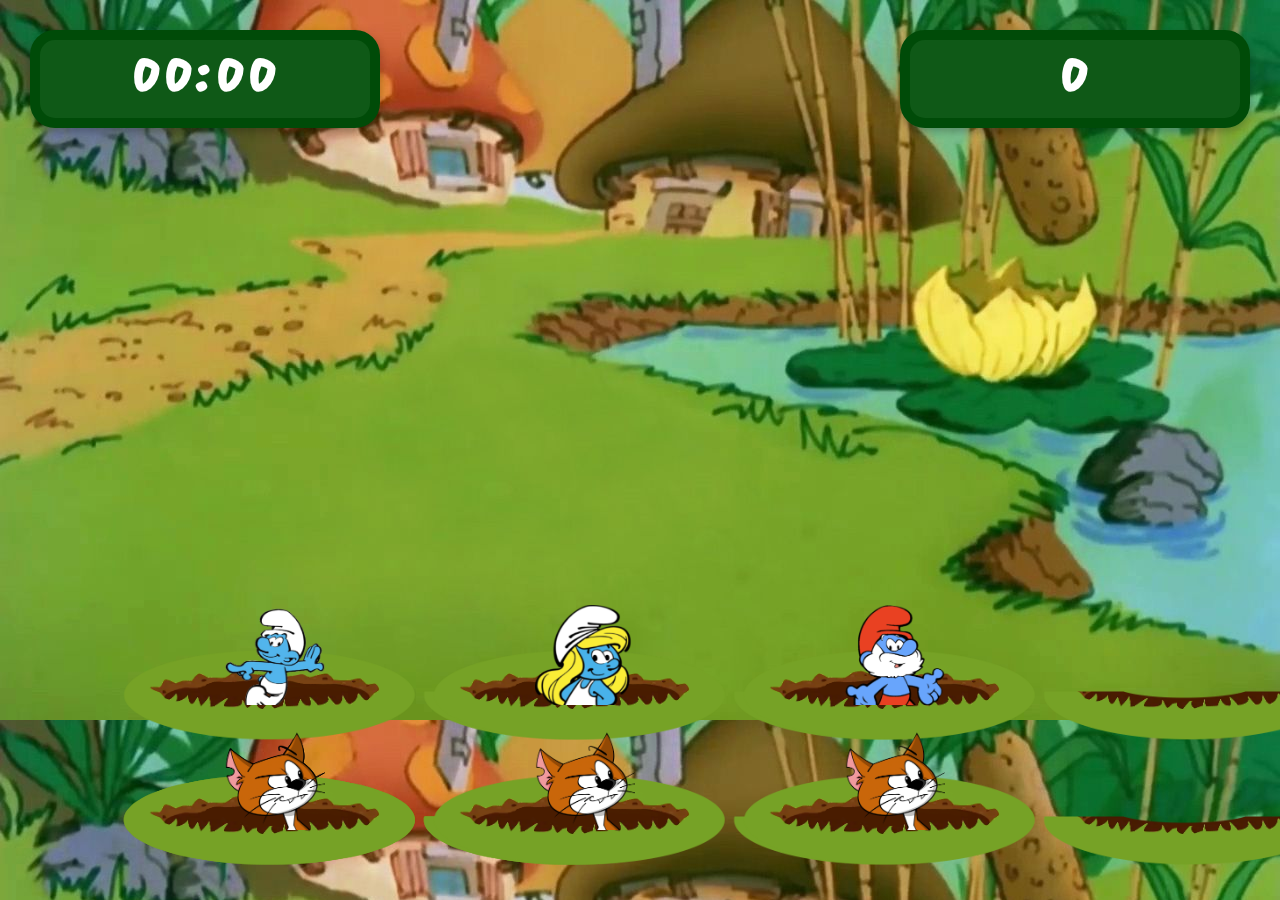
==== pages/game.html @ c69dc6d3 "position chracters in game" ====
<!DOCTYPE html>
<html lang="en">
    <head>
        <meta charset="UTF-8" />
        <meta http-equiv="X-UA-Compatible" content="IE=edge" />
        <meta name="viewport" content="width=device-width, initial-scale=1.0" />

        <link rel="stylesheet" href="../resources/css/style.css" />
        <link rel="stylesheet" href="../resources/css/grid.css" />
        <link
            rel="stylesheet"
            href="../resources/css/css-images/smurf-village-wallpaper.css" />
        <!-- Import Google Fonts -->
        <link
            rel="stylesheet"
            href="https://fonts.googleapis.com/css?family=Mogra" />

        <title>Whack-A-Smurf</title>
    </head>
    <body class="smurf-village-wallpaper">
        <header></header>
        <main>
            <div>
                <p id="time" class="btn green-btn top-left">00:00</p>
                <p id="score" class="btn green-btn top-right">0</p>
            </div>
            <div id="holes" class="grid-container bottom-left">
                <div class="grid-item">
                    <img
                        src="../resources/images/mole-hole.png"
                        alt="mole hole"
                        class="mole-hole" />
                    <img
                        id="hole1"
                        src="../resources/images/azrael.png"
                        alt="mole hole character"
                        class="mole-hole-middle" />
                    <img
                        src="../resources/images/mole-hole-top.png"
                        alt="mole hole top"
                        class="mole-hole-top" />
                </div>
            </div>
            <div id="holes" class="grid-container bottom-left">
                <div class="grid-item">
                    <img
                        src="../resources/images/mole-hole.png"
                        alt="mole hole"
                        class="mole-hole" />
                    <img
                        id="hole1"
                        src="../resources/images/azrael.png"
                        alt="mole hole character"
                        class="mole-hole-middle" />
                    <img
                        src="../resources/images/mole-hole-top.png"
                        alt="mole hole top"
                        class="mole-hole-top" />
                </div>
            </div>
            <div id="holes" class="grid-container bottom-left">
                <div class="grid-item">
                    <img
                        src="../resources/images/mole-hole.png"
                        alt="mole hole"
                        class="mole-hole" />
                    <img
                        id="hole1"
                        src="../resources/images/smurf.png"
                        alt="mole hole character"
                        class="mole-hole-middle" />
                    <img
                        src="../resources/images/mole-hole-top.png"
                        alt="mole hole top"
                        class="mole-hole-top" />
                </div>
                <div class="grid-item">
                    <img
                        src="../resources/images/mole-hole.png"
                        alt="mole hole"
                        class="mole-hole" />
                    <img
                        id="hole1"
                        src="../resources/images/smurfette.png"
                        alt="mole hole character"
                        class="mole-hole-middle" />
                    <img
                        src="../resources/images/mole-hole-top.png"
                        alt="mole hole top"
                        class="mole-hole-top" />
                </div>
                <div class="grid-item">
                    <img
                        src="../resources/images/mole-hole.png"
                        alt="mole hole"
                        class="mole-hole" />
                    <img
                        id="hole1"
                        src="../resources/images/papa-smurf.png"
                        alt="mole hole character"
                        class="mole-hole-middle" />
                    <img
                        src="../resources/images/mole-hole-top.png"
                        alt="mole hole top"
                        class="mole-hole-top" />
                </div>
                <div class="grid-item">
                    <img
                        src="../resources/images/mole-hole.png"
                        alt="mole hole"
                        class="mole-hole" />
                    <img
                        id="hole1"
                        src="../resources/images/azrael.png"
                        alt="mole hole character"
                        class="mole-hole-middle" />
                    <img
                        src="../resources/images/mole-hole-top.png"
                        alt="mole hole top"
                        class="mole-hole-top" />
                </div>
                <div class="grid-item">
                    <img
                        src="../resources/images/mole-hole.png"
                        alt="mole hole"
                        class="mole-hole" />
                    <img
                        id="hole1"
                        src="../resources/images/azrael.png"
                        alt="mole hole character"
                        class="mole-hole-middle" />
                    <img
                        src="../resources/images/mole-hole-top.png"
                        alt="mole hole top"
                        class="mole-hole-top" />
                </div>
                <div class="grid-item">
                    <img
                        src="../resources/images/mole-hole.png"
                        alt="mole hole"
                        class="mole-hole" />
                    <img
                        id="hole1"
                        src="../resources/images/azrael.png"
                        alt="mole hole character"
                        class="mole-hole-middle" />
                    <img
                        src="../resources/images/mole-hole-top.png"
                        alt="mole hole top"
                        class="mole-hole-top" />
                </div>
            </div>
        </main>
        <footer></footer>

        <script src="../resources/js/script.js"></script>
    </body>
</html>
---- resources/css/style.css ----
* {
    box-sizing: border-box;
}

body {
    font-family: Arial, Helvetica, sans-serif;
    min-height: 100%;
}

main {
    padding: 25px;
}

.btn {
    display: block;
    width: 350px;
    padding: 10px;

    font-family: "Mogra", sans-serif;
    font-size: 3em;
    letter-spacing: 5px;
    text-align: center;
    text-decoration: none;

    margin: 0;
}

.green-btn {
    background: #0F5917;
    border: 10px solid #004B08;
    border-radius: 25px;
    filter: drop-shadow(0px 4px 4px rgba(0, 0, 0, 0.25));
    font-weight: bold;
    color: white;
}

/* Animate
 * Component grows in size on hover. */
.grow {
    transition: all .2s ease-in-out;
}

.grow:hover {
    transform: scale(1.1);
}

.center {
    position: absolute;
    top: 50%;
    left: 50%;
    transform: translate(-50%, -50%);
}

.btn-icon {
    margin: 0;
    margin-left: 10px;
}

.fit-content {
    width: fit-content;
}

.mole-hole {
    width: 300px;
}

.mole-hole-middle {
    width: 100px;
    position: absolute;
    top: -30%;
    left: 35%;
}

.mole-hole-top {
    width: 300px;
    position: absolute;
    top: 0;
}

.bottom-left {
    position: absolute;
    bottom: 0;
    left: 0;
}

.top-left {
    position: absolute;
    top: 30px;
    left: 30px;
}

.top-right {
    position: absolute;
    top: 30px;
    right: 30px;
}

.hidden {
    visibility: hidden;
}


#start {
    margin-top: 250px;
}

#replay-btn {
    margin-top: 25px;
}

#holes {
    margin-left: 100px;
    width: fit-content;
}
---- resources/css/grid.css ----
.grid-container {
    display: grid;
    grid-template-columns: repeat(3, 300px);
    /* 3 columns with equal width */
    gap: 10px;
    /* Gap between grid items */
    padding: 20px;
    /* width: fit-content; */
}

.grid-item {
    position: relative;
}
---- resources/css/css-images/smurf-village-wallpaper.css ----
.smurf-village-wallpaper {
    background-image: url("../../images/smurf-village-wallpaper.jpeg");
    background-color: #344b9b;

    -webkit-background-size: cover;
    -moz-background-size: cover;
    -o-background-size: cover;
    background-size: cover;
}
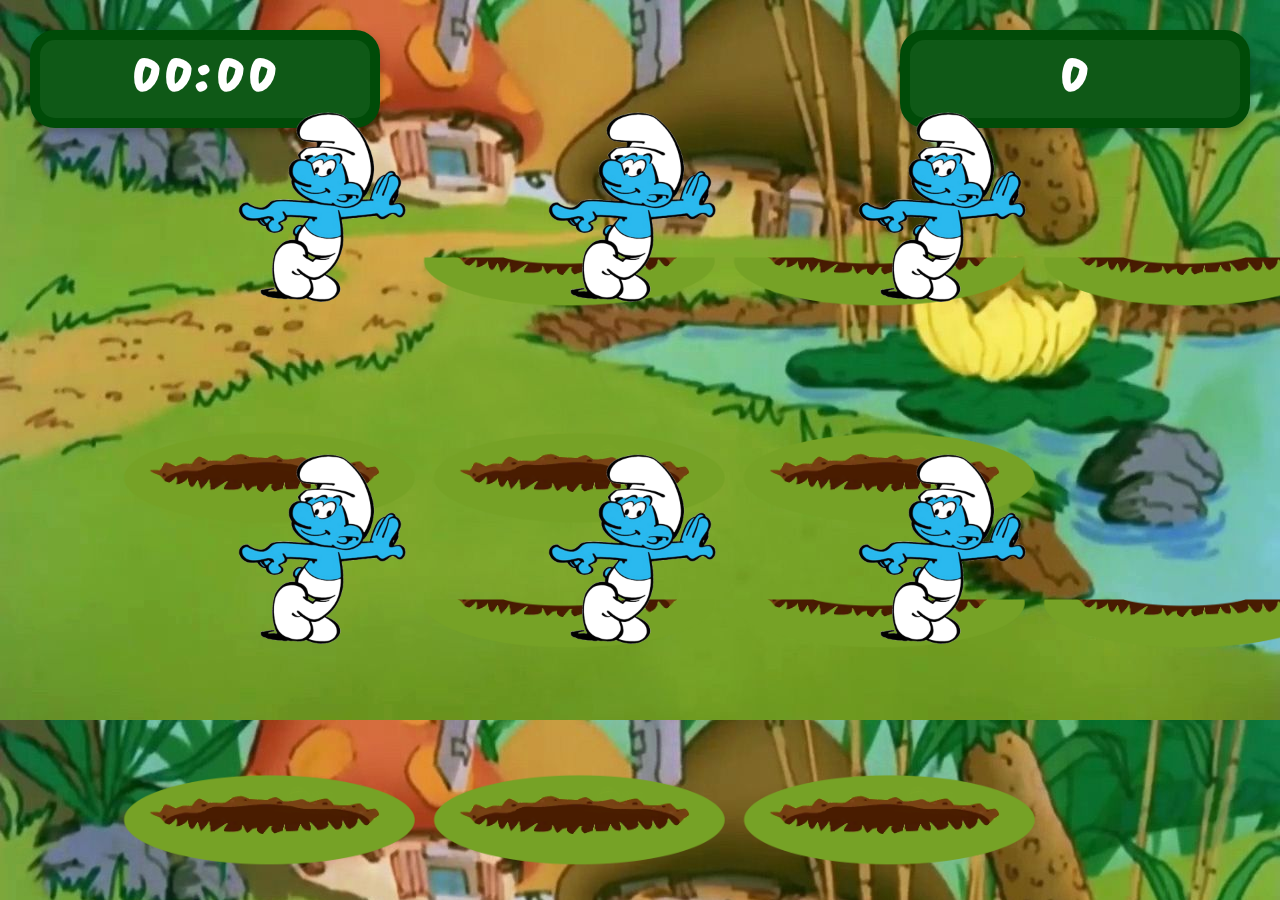
==== commit cc165b58: "Added Smurfs" ====
--- a/pages/game.html
+++ b/pages/game.html
@@ -16,6 +16,7 @@
             href="https://fonts.googleapis.com/css?family=Mogra" />
 
         <title>Whack-A-Smurf</title>
+
     </head>
     <body class="smurf-village-wallpaper">
         <header></header>
@@ -25,125 +26,81 @@
                 <p id="score" class="btn green-btn top-right">0</p>
             </div>
             <div id="holes" class="grid-container bottom-left">
-                <div class="grid-item">
+                <div class="grid-item fit-content">
+                    <div class="hole">
+                        <button id="smurf1" class="btn smurf">
+                            <img src="../resources/images/smurf.png" alt="Your Image" style="width: 200px; height: 200px;">
+                        </button>
+                        <img
+                            src="../resources/images/mole-hole.png"
+                            alt="mole hole"
+                            class="mole-hole" />
+                        <img
+                            src="../resources/images/mole-hole-top.png"
+                            alt="mole hole top"
+                            class="mole-hole-top" />
+                    </div>
+                </div>
+                <div class="grid-item fit-content hole">
+                    <button id="smurf2" class="btn smurf">
+                        <img src="../resources/images/smurf.png" alt="Your Image" style="width: 200px; height: 200px;">
+                    </button>
                     <img
                         src="../resources/images/mole-hole.png"
                         alt="mole hole"
                         class="mole-hole" />
                     <img
-                        id="hole1"
-                        src="../resources/images/azrael.png"
-                        alt="mole hole character"
-                        class="mole-hole-middle" />
+                        src="../resources/images/mole-hole-top.png"
+                        alt="mole hole top"
+                        class="mole-hole-top" />
+                </div>
+                <div class="grid-item fit-content hole">
+                    <button id="smurf3" class="btn smurf">
+                        <img src="../resources/images/smurf.png" alt="Your Image" style="width: 200px; height: 200px;">
+                    </button>
+                    <img
+                        src="../resources/images/mole-hole.png"
+                        alt="mole hole"
+                        class="mole-hole" />
                     <img
                         src="../resources/images/mole-hole-top.png"
                         alt="mole hole top"
                         class="mole-hole-top" />
                 </div>
-            </div>
-            <div id="holes" class="grid-container bottom-left">
-                <div class="grid-item">
+                <div class="grid-item fit-content hole">
+                    <button id="smurf4" class="btn smurf">
+                        <img src="../resources/images/smurf.png" alt="Your Image" style="width: 200px; height: 200px;">
+                    </button>
                     <img
                         src="../resources/images/mole-hole.png"
                         alt="mole hole"
                         class="mole-hole" />
                     <img
-                        id="hole1"
-                        src="../resources/images/azrael.png"
-                        alt="mole hole character"
-                        class="mole-hole-middle" />
+                        src="../resources/images/mole-hole-top.png"
+                        alt="mole hole top"
+                        class="mole-hole-top" />
+                </div>
+                <div class="grid-item fit-content hole">
+                    <button id="smurf5" class="btn smurf">
+                        <img src="../resources/images/smurf.png" alt="Your Image" style="width: 200px; height: 200px;">
+                    </button>
+                    <img
+                        src="../resources/images/mole-hole.png"
+                        alt="mole hole"
+                        class="mole-hole" />
                     <img
                         src="../resources/images/mole-hole-top.png"
                         alt="mole hole top"
                         class="mole-hole-top" />
                 </div>
-            </div>
-            <div id="holes" class="grid-container bottom-left">
-                <div class="grid-item">
+                <div class="grid-item fit-content hole">
+                    <button id="smurf6" class="btn smurf">
+                        <img src="../resources/images/smurf.png" alt="Your Image" style="width: 200px; height: 200px;">
+                    </button>
                     <img
                         src="../resources/images/mole-hole.png"
                         alt="mole hole"
                         class="mole-hole" />
-                    <img
-                        id="hole1"
-                        src="../resources/images/smurf.png"
-                        alt="mole hole character"
-                        class="mole-hole-middle" />
-                    <img
-                        src="../resources/images/mole-hole-top.png"
-                        alt="mole hole top"
-                        class="mole-hole-top" />
-                </div>
-                <div class="grid-item">
-                    <img
-                        src="../resources/images/mole-hole.png"
-                        alt="mole hole"
-                        class="mole-hole" />
-                    <img
-                        id="hole1"
-                        src="../resources/images/smurfette.png"
-                        alt="mole hole character"
-                        class="mole-hole-middle" />
-                    <img
-                        src="../resources/images/mole-hole-top.png"
-                        alt="mole hole top"
-                        class="mole-hole-top" />
-                </div>
-                <div class="grid-item">
-                    <img
-                        src="../resources/images/mole-hole.png"
-                        alt="mole hole"
-                        class="mole-hole" />
-                    <img
-                        id="hole1"
-                        src="../resources/images/papa-smurf.png"
-                        alt="mole hole character"
-                        class="mole-hole-middle" />
-                    <img
-                        src="../resources/images/mole-hole-top.png"
-                        alt="mole hole top"
-                        class="mole-hole-top" />
-                </div>
-                <div class="grid-item">
-                    <img
-                        src="../resources/images/mole-hole.png"
-                        alt="mole hole"
-                        class="mole-hole" />
-                    <img
-                        id="hole1"
-                        src="../resources/images/azrael.png"
-                        alt="mole hole character"
-                        class="mole-hole-middle" />
-                    <img
-                        src="../resources/images/mole-hole-top.png"
-                        alt="mole hole top"
-                        class="mole-hole-top" />
-                </div>
-                <div class="grid-item">
-                    <img
-                        src="../resources/images/mole-hole.png"
-                        alt="mole hole"
-                        class="mole-hole" />
-                    <img
-                        id="hole1"
-                        src="../resources/images/azrael.png"
-                        alt="mole hole character"
-                        class="mole-hole-middle" />
-                    <img
-                        src="../resources/images/mole-hole-top.png"
-                        alt="mole hole top"
-                        class="mole-hole-top" />
-                </div>
-                <div class="grid-item">
-                    <img
-                        src="../resources/images/mole-hole.png"
-                        alt="mole hole"
-                        class="mole-hole" />
-                    <img
-                        id="hole1"
-                        src="../resources/images/azrael.png"
-                        alt="mole hole character"
-                        class="mole-hole-middle" />
                     <img
                         src="../resources/images/mole-hole-top.png"
                         alt="mole hole top"
@@ -153,6 +110,21 @@
         </main>
         <footer></footer>
 
-        <script src="../resources/js/script.js"></script>
+        <script src="script.js"></script>
+        <style>
+            .smurf {
+                padding: 0;
+                cursor: pointer;
+                border: none;
+                background: transparent;
+                position: relative;
+                width: fit-content;
+                height: fit-content;
+                top: -100px;
+                left: 100px;
+                z-index: 1;
+            }
+
+        </style>
     </body>
 </html>
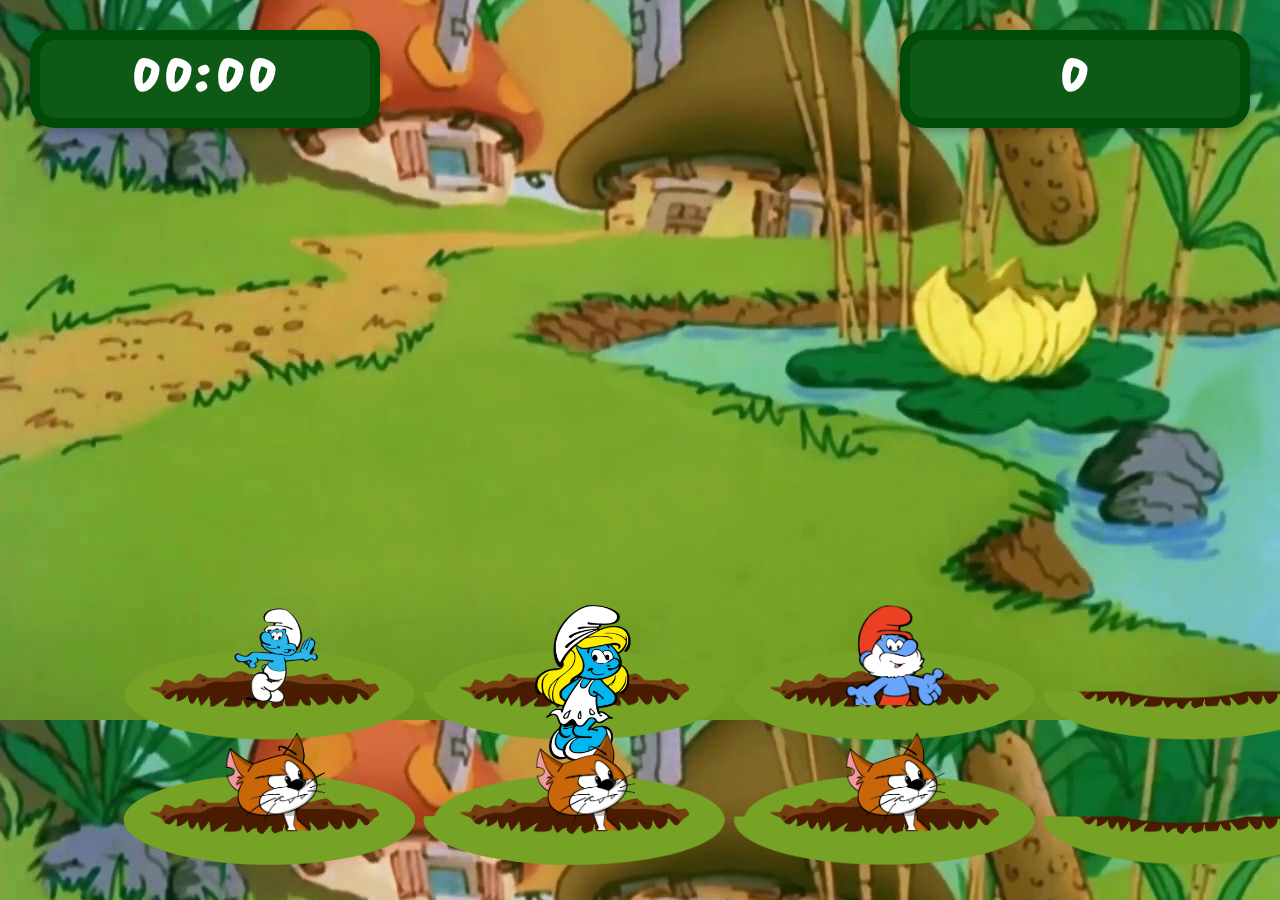
==== commit 6ed84783: "prettier" ====
--- a/pages/game.html
+++ b/pages/game.html
@@ -1,130 +1,184 @@
 <!DOCTYPE html>
 <html lang="en">
-    <head>
-        <meta charset="UTF-8" />
-        <meta http-equiv="X-UA-Compatible" content="IE=edge" />
-        <meta name="viewport" content="width=device-width, initial-scale=1.0" />
+  <head>
+    <meta charset="UTF-8" />
+    <meta http-equiv="X-UA-Compatible" content="IE=edge" />
+    <meta name="viewport" content="width=device-width, initial-scale=1.0" />
 
-        <link rel="stylesheet" href="../resources/css/style.css" />
-        <link rel="stylesheet" href="../resources/css/grid.css" />
-        <link
-            rel="stylesheet"
-            href="../resources/css/css-images/smurf-village-wallpaper.css" />
-        <!-- Import Google Fonts -->
-        <link
-            rel="stylesheet"
-            href="https://fonts.googleapis.com/css?family=Mogra" />
+    <link rel="stylesheet" href="../resources/css/style.css" />
+    <link rel="stylesheet" href="../resources/css/grid.css" />
+    <link
+      rel="stylesheet"
+      href="../resources/css/css-images/smurf-village-wallpaper.css"
+    />
+    <!-- Import Google Fonts -->
+    <link
+      rel="stylesheet"
+      href="https://fonts.googleapis.com/css?family=Mogra"
+    />
 
-        <title>Whack-A-Smurf</title>
+    <title>Whack-A-Smurf</title>
+  </head>
+  <body class="smurf-village-wallpaper">
+    <header></header>
+    <main>
+      <div>
+        <p id="time" class="btn green-btn top-left">00:00</p>
+        <p id="score" class="btn green-btn top-right">0</p>
+      </div>
+      <div id="holes" class="grid-container bottom-left">
+        <div class="grid-item">
+          <img
+            src="../resources/images/mole-hole.png"
+            alt="mole hole"
+            class="mole-hole"
+          />
+          <img
+            id="hole1"
+            src="../resources/images/azrael.png"
+            alt="mole hole character"
+            class="mole-hole-middle"
+          />
+          <img
+            src="../resources/images/mole-hole-top.png"
+            alt="mole hole top"
+            class="mole-hole-top"
+          />
+        </div>
+      </div>
+      <div id="holes" class="grid-container bottom-left">
+        <div class="grid-item">
+          <img
+            src="../resources/images/mole-hole.png"
+            alt="mole hole"
+            class="mole-hole"
+          />
+          <img
+            id="hole1"
+            src="../resources/images/azrael.png"
+            alt="mole hole character"
+            class="mole-hole-middle"
+          />
+          <img
+            src="../resources/images/mole-hole-top.png"
+            alt="mole hole top"
+            class="mole-hole-top"
+          />
+        </div>
+      </div>
+      <div id="holes" class="grid-container bottom-left">
+        <div class="grid-item">
+          <img
+            src="../resources/images/mole-hole.png"
+            alt="mole hole"
+            class="mole-hole"
+          />
+          <img
+            id="hole1"
+            src="../resources/images/smurf.png"
+            alt="mole hole character"
+            class="mole-hole-middle"
+          />
+          <img
+            src="../resources/images/mole-hole-top.png"
+            alt="mole hole top"
+            class="mole-hole-top"
+          />
+        </div>
+        <div class="grid-item">
+          <img
+            src="../resources/images/mole-hole.png"
+            alt="mole hole"
+            class="mole-hole"
+          />
+          <img
+            id="hole1"
+            src="../resources/images/smurfette.png"
+            alt="mole hole character"
+            class="mole-hole-middle"
+          />
+          <img
+            src="../resources/images/mole-hole-top.png"
+            alt="mole hole top"
+            class="mole-hole-top"
+          />
+        </div>
+        <div class="grid-item">
+          <img
+            src="../resources/images/mole-hole.png"
+            alt="mole hole"
+            class="mole-hole"
+          />
+          <img
+            id="hole1"
+            src="../resources/images/papa-smurf.png"
+            alt="mole hole character"
+            class="mole-hole-middle"
+          />
+          <img
+            src="../resources/images/mole-hole-top.png"
+            alt="mole hole top"
+            class="mole-hole-top"
+          />
+        </div>
+        <div class="grid-item">
+          <img
+            src="../resources/images/mole-hole.png"
+            alt="mole hole"
+            class="mole-hole"
+          />
+          <img
+            id="hole1"
+            src="../resources/images/azrael.png"
+            alt="mole hole character"
+            class="mole-hole-middle"
+          />
+          <img
+            src="../resources/images/mole-hole-top.png"
+            alt="mole hole top"
+            class="mole-hole-top"
+          />
+        </div>
+        <div class="grid-item">
+          <img
+            src="../resources/images/mole-hole.png"
+            alt="mole hole"
+            class="mole-hole"
+          />
+          <img
+            id="hole1"
+            src="../resources/images/azrael.png"
+            alt="mole hole character"
+            class="mole-hole-middle"
+          />
+          <img
+            src="../resources/images/mole-hole-top.png"
+            alt="mole hole top"
+            class="mole-hole-top"
+          />
+        </div>
+        <div class="grid-item">
+          <img
+            src="../resources/images/mole-hole.png"
+            alt="mole hole"
+            class="mole-hole"
+          />
+          <img
+            id="hole1"
+            src="../resources/images/azrael.png"
+            alt="mole hole character"
+            class="mole-hole-middle"
+          />
+          <img
+            src="../resources/images/mole-hole-top.png"
+            alt="mole hole top"
+            class="mole-hole-top"
+          />
+        </div>
+      </div>
+    </main>
+    <footer></footer>
 
-    </head>
-    <body class="smurf-village-wallpaper">
-        <header></header>
-        <main>
-            <div>
-                <p id="time" class="btn green-btn top-left">00:00</p>
-                <p id="score" class="btn green-btn top-right">0</p>
-            </div>
-            <div id="holes" class="grid-container bottom-left">
-                <div class="grid-item fit-content">
-                    <div class="hole">
-                        <button id="smurf1" class="btn smurf">
-                            <img src="../resources/images/smurf.png" alt="Your Image" style="width: 200px; height: 200px;">
-                        </button>
-                        <img
-                            src="../resources/images/mole-hole.png"
-                            alt="mole hole"
-                            class="mole-hole" />
-                        <img
-                            src="../resources/images/mole-hole-top.png"
-                            alt="mole hole top"
-                            class="mole-hole-top" />
-                    </div>
-                </div>
-                <div class="grid-item fit-content hole">
-                    <button id="smurf2" class="btn smurf">
-                        <img src="../resources/images/smurf.png" alt="Your Image" style="width: 200px; height: 200px;">
-                    </button>
-                    <img
-                        src="../resources/images/mole-hole.png"
-                        alt="mole hole"
-                        class="mole-hole" />
-                    <img
-                        src="../resources/images/mole-hole-top.png"
-                        alt="mole hole top"
-                        class="mole-hole-top" />
-                </div>
-                <div class="grid-item fit-content hole">
-                    <button id="smurf3" class="btn smurf">
-                        <img src="../resources/images/smurf.png" alt="Your Image" style="width: 200px; height: 200px;">
-                    </button>
-                    <img
-                        src="../resources/images/mole-hole.png"
-                        alt="mole hole"
-                        class="mole-hole" />
-                    <img
-                        src="../resources/images/mole-hole-top.png"
-                        alt="mole hole top"
-                        class="mole-hole-top" />
-                </div>
-                <div class="grid-item fit-content hole">
-                    <button id="smurf4" class="btn smurf">
-                        <img src="../resources/images/smurf.png" alt="Your Image" style="width: 200px; height: 200px;">
-                    </button>
-                    <img
-                        src="../resources/images/mole-hole.png"
-                        alt="mole hole"
-                        class="mole-hole" />
-                    <img
-                        src="../resources/images/mole-hole-top.png"
-                        alt="mole hole top"
-                        class="mole-hole-top" />
-                </div>
-                <div class="grid-item fit-content hole">
-                    <button id="smurf5" class="btn smurf">
-                        <img src="../resources/images/smurf.png" alt="Your Image" style="width: 200px; height: 200px;">
-                    </button>
-                    <img
-                        src="../resources/images/mole-hole.png"
-                        alt="mole hole"
-                        class="mole-hole" />
-                    <img
-                        src="../resources/images/mole-hole-top.png"
-                        alt="mole hole top"
-                        class="mole-hole-top" />
-                </div>
-                <div class="grid-item fit-content hole">
-                    <button id="smurf6" class="btn smurf">
-                        <img src="../resources/images/smurf.png" alt="Your Image" style="width: 200px; height: 200px;">
-                    </button>
-                    <img
-                        src="../resources/images/mole-hole.png"
-                        alt="mole hole"
-                        class="mole-hole" />
-                    <img
-                        src="../resources/images/mole-hole-top.png"
-                        alt="mole hole top"
-                        class="mole-hole-top" />
-                </div>
-            </div>
-        </main>
-        <footer></footer>
-
-        <script src="script.js"></script>
-        <style>
-            .smurf {
-                padding: 0;
-                cursor: pointer;
-                border: none;
-                background: transparent;
-                position: relative;
-                width: fit-content;
-                height: fit-content;
-                top: -100px;
-                left: 100px;
-                z-index: 1;
-            }
-
-        </style>
-    </body>
+    <script src="../resources/js/script.js"></script>
+  </body>
 </html>
--- a/resources/css/style.css
+++ b/resources/css/style.css
@@ -1,115 +1,113 @@
 * {
-    box-sizing: border-box;
+  box-sizing: border-box;
 }
 
 body {
-    font-family: Arial, Helvetica, sans-serif;
-    min-height: 100%;
+  font-family: Arial, Helvetica, sans-serif;
+  min-height: 100%;
 }
 
 main {
-    padding: 25px;
+  padding: 25px;
 }
 
 .btn {
-    display: block;
-    width: 350px;
-    padding: 10px;
+  display: block;
+  width: 350px;
+  padding: 10px;
 
-    font-family: "Mogra", sans-serif;
-    font-size: 3em;
-    letter-spacing: 5px;
-    text-align: center;
-    text-decoration: none;
+  font-family: "Mogra", sans-serif;
+  font-size: 3em;
+  letter-spacing: 5px;
+  text-align: center;
+  text-decoration: none;
 
-    margin: 0;
+  margin: 0;
 }
 
 .green-btn {
-    background: #0F5917;
-    border: 10px solid #004B08;
-    border-radius: 25px;
-    filter: drop-shadow(0px 4px 4px rgba(0, 0, 0, 0.25));
-    font-weight: bold;
-    color: white;
+  background: #0f5917;
+  border: 10px solid #004b08;
+  border-radius: 25px;
+  filter: drop-shadow(0px 4px 4px rgba(0, 0, 0, 0.25));
+  font-weight: bold;
+  color: white;
 }
 
 /* Animate
  * Component grows in size on hover. */
 .grow {
-    transition: all .2s ease-in-out;
+  transition: all 0.2s ease-in-out;
 }
 
 .grow:hover {
-    transform: scale(1.1);
+  transform: scale(1.1);
 }
 
 .center {
-    position: absolute;
-    top: 50%;
-    left: 50%;
-    transform: translate(-50%, -50%);
+  position: absolute;
+  top: 50%;
+  left: 50%;
+  transform: translate(-50%, -50%);
 }
 
 .btn-icon {
-    margin: 0;
-    margin-left: 10px;
+  margin: 0;
+  margin-left: 10px;
 }
 
 .fit-content {
-    width: fit-content;
+  width: fit-content;
 }
 
 .mole-hole {
-    width: 300px;
+  width: 300px;
 }
 
 .mole-hole-middle {
-    width: 100px;
-    position: absolute;
-    top: -30%;
-    left: 35%;
+  width: 100px;
+  position: absolute;
+  top: -30%;
+  left: 35%;
 }
 
 .mole-hole-top {
-    width: 300px;
-    position: absolute;
-    top: 0;
+  width: 300px;
+  position: absolute;
+  top: 0;
 }
 
 .bottom-left {
-    position: absolute;
-    bottom: 0;
-    left: 0;
+  position: absolute;
+  bottom: 0;
+  left: 0;
 }
 
 .top-left {
-    position: absolute;
-    top: 30px;
-    left: 30px;
+  position: absolute;
+  top: 30px;
+  left: 30px;
 }
 
 .top-right {
-    position: absolute;
-    top: 30px;
-    right: 30px;
+  position: absolute;
+  top: 30px;
+  right: 30px;
 }
 
 .hidden {
-    visibility: hidden;
+  visibility: hidden;
 }
 
-
 #start {
-    margin-top: 250px;
+  margin-top: 250px;
 }
 
 #replay-btn {
-    margin-top: 25px;
+  margin-top: 25px;
 }
 
 #holes {
-    margin-left: 100px;
-    width: fit-content;
+  margin-left: 100px;
+  width: fit-content;
 }
-
--- a/resources/css/grid.css
+++ b/resources/css/grid.css
@@ -1,13 +1,13 @@
 .grid-container {
-    display: grid;
-    grid-template-columns: repeat(3, 300px);
-    /* 3 columns with equal width */
-    gap: 10px;
-    /* Gap between grid items */
-    padding: 20px;
-    /* width: fit-content; */
+  display: grid;
+  grid-template-columns: repeat(3, 300px);
+  /* 3 columns with equal width */
+  gap: 10px;
+  /* Gap between grid items */
+  padding: 20px;
+  /* width: fit-content; */
 }
 
 .grid-item {
-    position: relative;
+  position: relative;
 }
--- a/resources/css/css-images/smurf-village-wallpaper.css
+++ b/resources/css/css-images/smurf-village-wallpaper.css
@@ -1,9 +1,9 @@
 .smurf-village-wallpaper {
-    background-image: url("../../images/smurf-village-wallpaper.jpeg");
-    background-color: #344b9b;
+  background-image: url("../../images/smurf-village-wallpaper.jpeg");
+  background-color: #344b9b;
 
-    -webkit-background-size: cover;
-    -moz-background-size: cover;
-    -o-background-size: cover;
-    background-size: cover;
-}+  -webkit-background-size: cover;
+  -moz-background-size: cover;
+  -o-background-size: cover;
+  background-size: cover;
+}
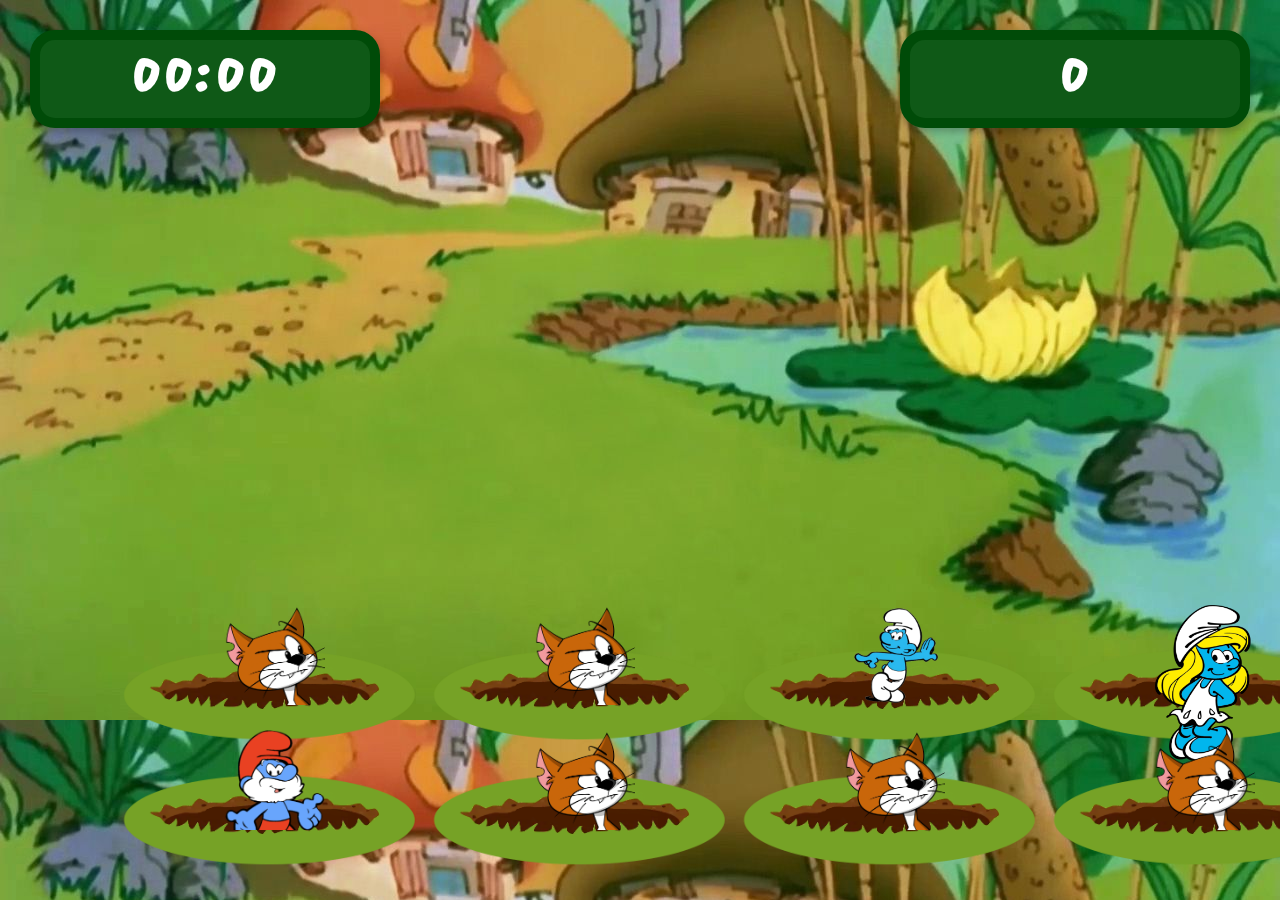
==== commit d2b5cc85: "Removed 2 extra nested grids. We now have one 2x4 grid. Removed hole tops because they were falling " ====
--- a/pages/game.html
+++ b/pages/game.html
@@ -39,14 +39,7 @@
             alt="mole hole character"
             class="mole-hole-middle"
           />
-          <img
-            src="../resources/images/mole-hole-top.png"
-            alt="mole hole top"
-            class="mole-hole-top"
-          />
         </div>
-      </div>
-      <div id="holes" class="grid-container bottom-left">
         <div class="grid-item">
           <img
             src="../resources/images/mole-hole.png"
@@ -59,14 +52,7 @@
             alt="mole hole character"
             class="mole-hole-middle"
           />
-          <img
-            src="../resources/images/mole-hole-top.png"
-            alt="mole hole top"
-            class="mole-hole-top"
-          />
         </div>
-      </div>
-      <div id="holes" class="grid-container bottom-left">
         <div class="grid-item">
           <img
             src="../resources/images/mole-hole.png"
@@ -78,11 +64,6 @@
             src="../resources/images/smurf.png"
             alt="mole hole character"
             class="mole-hole-middle"
-          />
-          <img
-            src="../resources/images/mole-hole-top.png"
-            alt="mole hole top"
-            class="mole-hole-top"
           />
         </div>
         <div class="grid-item">
@@ -97,11 +78,6 @@
             alt="mole hole character"
             class="mole-hole-middle"
           />
-          <img
-            src="../resources/images/mole-hole-top.png"
-            alt="mole hole top"
-            class="mole-hole-top"
-          />
         </div>
         <div class="grid-item">
           <img
@@ -114,11 +90,6 @@
             src="../resources/images/papa-smurf.png"
             alt="mole hole character"
             class="mole-hole-middle"
-          />
-          <img
-            src="../resources/images/mole-hole-top.png"
-            alt="mole hole top"
-            class="mole-hole-top"
           />
         </div>
         <div class="grid-item">
@@ -133,10 +104,18 @@
             alt="mole hole character"
             class="mole-hole-middle"
           />
+        </div>
+        <div class="grid-item">
           <img
-            src="../resources/images/mole-hole-top.png"
-            alt="mole hole top"
-            class="mole-hole-top"
+            src="../resources/images/mole-hole.png"
+            alt="mole hole"
+            class="mole-hole"
+          />
+          <img
+            id="hole1"
+            src="../resources/images/azrael.png"
+            alt="mole hole character"
+            class="mole-hole-middle"
           />
         </div>
         <div class="grid-item">
@@ -151,29 +130,6 @@
             alt="mole hole character"
             class="mole-hole-middle"
           />
-          <img
-            src="../resources/images/mole-hole-top.png"
-            alt="mole hole top"
-            class="mole-hole-top"
-          />
-        </div>
-        <div class="grid-item">
-          <img
-            src="../resources/images/mole-hole.png"
-            alt="mole hole"
-            class="mole-hole"
-          />
-          <img
-            id="hole1"
-            src="../resources/images/azrael.png"
-            alt="mole hole character"
-            class="mole-hole-middle"
-          />
-          <img
-            src="../resources/images/mole-hole-top.png"
-            alt="mole hole top"
-            class="mole-hole-top"
-          />
         </div>
       </div>
     </main>
--- a/resources/css/grid.css
+++ b/resources/css/grid.css
@@ -1,7 +1,7 @@
 .grid-container {
   display: grid;
-  grid-template-columns: repeat(3, 300px);
-  /* 3 columns with equal width */
+  grid-template-columns: repeat(4, 300px);
+  /* 4 columns with equal width */
   gap: 10px;
   /* Gap between grid items */
   padding: 20px;
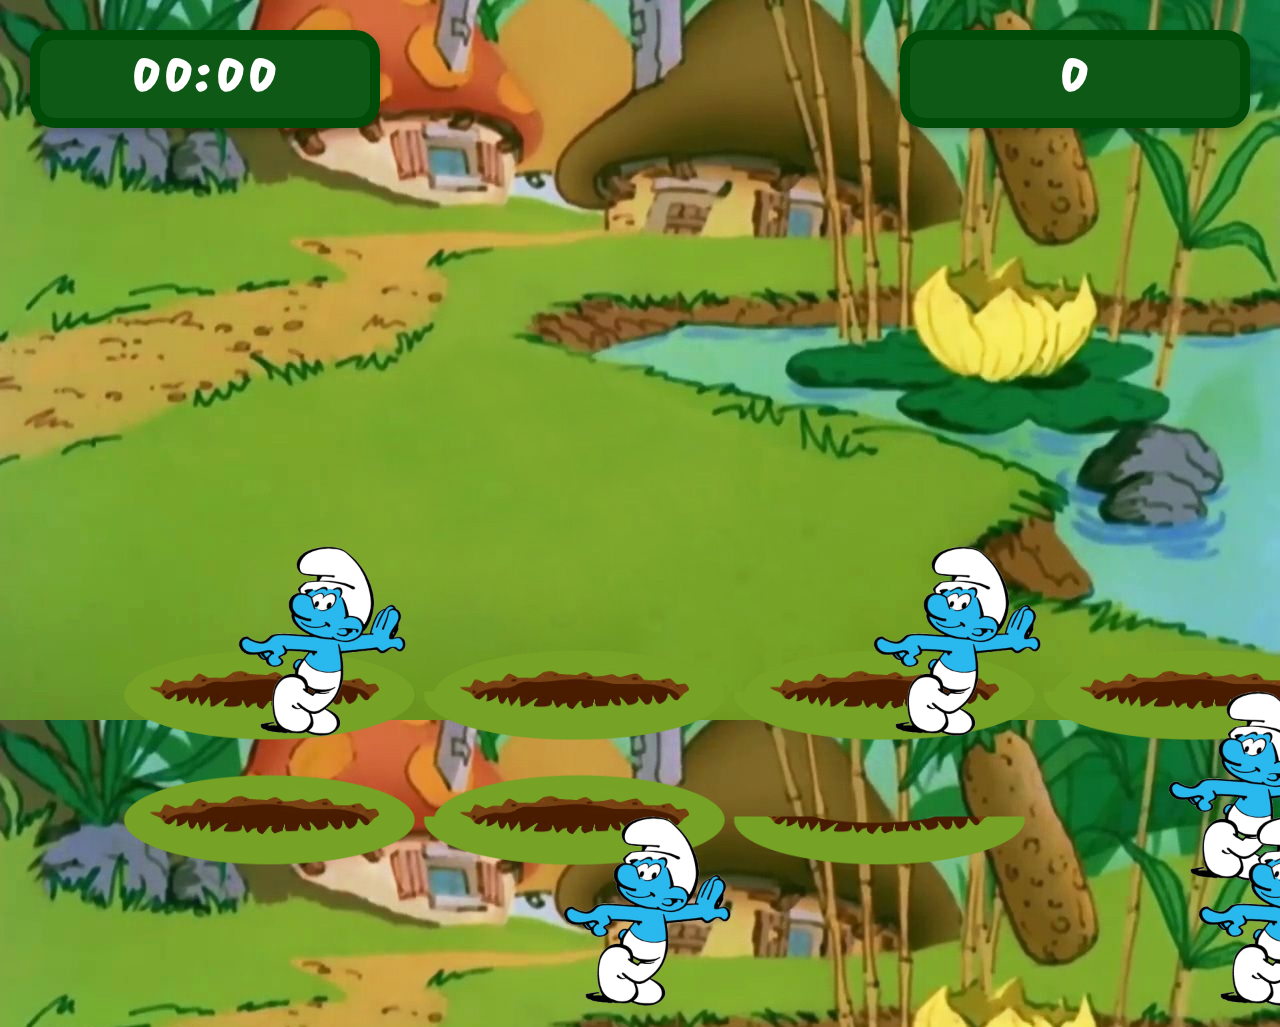
==== commit fa51867b: "Smurfs placed" ====
--- a/pages/game.html
+++ b/pages/game.html
@@ -1,140 +1,159 @@
 <!DOCTYPE html>
 <html lang="en">
-  <head>
-    <meta charset="UTF-8" />
-    <meta http-equiv="X-UA-Compatible" content="IE=edge" />
-    <meta name="viewport" content="width=device-width, initial-scale=1.0" />
+    <head>
+        <meta charset="UTF-8" />
+        <meta http-equiv="X-UA-Compatible" content="IE=edge" />
+        <meta name="viewport" content="width=device-width, initial-scale=1.0" />
 
-    <link rel="stylesheet" href="../resources/css/style.css" />
-    <link rel="stylesheet" href="../resources/css/grid.css" />
-    <link
-      rel="stylesheet"
-      href="../resources/css/css-images/smurf-village-wallpaper.css"
-    />
-    <!-- Import Google Fonts -->
-    <link
-      rel="stylesheet"
-      href="https://fonts.googleapis.com/css?family=Mogra"
-    />
+        <link rel="stylesheet" href="../resources/css/style.css" />
+        <link rel="stylesheet" href="../resources/css/grid.css" />
+        <link
+            rel="stylesheet"
+            href="../resources/css/css-images/smurf-village-wallpaper.css" />
+        <!-- Import Google Fonts -->
+        <link
+            rel="stylesheet"
+            href="https://fonts.googleapis.com/css?family=Mogra" />
 
-    <title>Whack-A-Smurf</title>
-  </head>
-  <body class="smurf-village-wallpaper">
-    <header></header>
-    <main>
-      <div>
-        <p id="time" class="btn green-btn top-left">00:00</p>
-        <p id="score" class="btn green-btn top-right">0</p>
-      </div>
-      <div id="holes" class="grid-container bottom-left">
-        <div class="grid-item">
-          <img
-            src="../resources/images/mole-hole.png"
-            alt="mole hole"
-            class="mole-hole"
-          />
-          <img
-            id="hole1"
-            src="../resources/images/azrael.png"
-            alt="mole hole character"
-            class="mole-hole-middle"
-          />
-        </div>
-        <div class="grid-item">
-          <img
-            src="../resources/images/mole-hole.png"
-            alt="mole hole"
-            class="mole-hole"
-          />
-          <img
-            id="hole1"
-            src="../resources/images/azrael.png"
-            alt="mole hole character"
-            class="mole-hole-middle"
-          />
-        </div>
-        <div class="grid-item">
-          <img
-            src="../resources/images/mole-hole.png"
-            alt="mole hole"
-            class="mole-hole"
-          />
-          <img
-            id="hole1"
-            src="../resources/images/smurf.png"
-            alt="mole hole character"
-            class="mole-hole-middle"
-          />
-        </div>
-        <div class="grid-item">
-          <img
-            src="../resources/images/mole-hole.png"
-            alt="mole hole"
-            class="mole-hole"
-          />
-          <img
-            id="hole1"
-            src="../resources/images/smurfette.png"
-            alt="mole hole character"
-            class="mole-hole-middle"
-          />
-        </div>
-        <div class="grid-item">
-          <img
-            src="../resources/images/mole-hole.png"
-            alt="mole hole"
-            class="mole-hole"
-          />
-          <img
-            id="hole1"
-            src="../resources/images/papa-smurf.png"
-            alt="mole hole character"
-            class="mole-hole-middle"
-          />
-        </div>
-        <div class="grid-item">
-          <img
-            src="../resources/images/mole-hole.png"
-            alt="mole hole"
-            class="mole-hole"
-          />
-          <img
-            id="hole1"
-            src="../resources/images/azrael.png"
-            alt="mole hole character"
-            class="mole-hole-middle"
-          />
-        </div>
-        <div class="grid-item">
-          <img
-            src="../resources/images/mole-hole.png"
-            alt="mole hole"
-            class="mole-hole"
-          />
-          <img
-            id="hole1"
-            src="../resources/images/azrael.png"
-            alt="mole hole character"
-            class="mole-hole-middle"
-          />
-        </div>
-        <div class="grid-item">
-          <img
-            src="../resources/images/mole-hole.png"
-            alt="mole hole"
-            class="mole-hole"
-          />
-          <img
-            id="hole1"
-            src="../resources/images/azrael.png"
-            alt="mole hole character"
-            class="mole-hole-middle"
-          />
-        </div>
-      </div>
-    </main>
-    <footer></footer>
+        <title>Whack-A-Smurf</title>
 
-    <script src="../resources/js/script.js"></script>
-  </body>
+    </head>
+    <body class="smurf-village-wallpaper">
+        <header></header>
+        <main>
+            <div>
+                <p id="time" class="btn green-btn top-left">00:00</p>
+                <p id="score" class="btn green-btn top-right">0</p>
+            </div>
+            <div id="holes" class="grid-container bottom-left">
+                <div class="grid-item fit-content">
+                    <div class="hole">
+                        <button id="smurf1" class="btn smurf">
+                            <img src="../resources/images/smurf.png" alt="Your Image" style="width: 200px; height: 200px;">
+                        </button>
+                        <img
+                            src="../resources/images/mole-hole.png"
+                            alt="mole hole"
+                            class="mole-hole" />
+                        <img
+                            src="../resources/images/mole-hole-top.png"
+                            alt="mole hole top"
+                            class="mole-hole-top" />
+                    </div>
+                </div>
+                <div class="grid-item fit-content hole">
+                    <button id="smurf2" class="btn smurf">
+                        <img src="../resources/images/smurf.png" alt="Your Image" style="width: 200px; height: 200px;">
+                    </button>
+                    <img
+                        src="../resources/images/mole-hole.png"
+                        alt="mole hole"
+                        class="mole-hole" />
+                    <img
+                        src="../resources/images/mole-hole-top.png"
+                        alt="mole hole top"
+                        class="mole-hole-top" />
+                </div>
+                <div class="grid-item fit-content hole">
+                    <button id="smurf3" class="btn smurf">
+                        <img src="../resources/images/smurf.png" alt="Your Image" style="width: 200px; height: 200px;">
+                    </button>
+                    <img
+                        src="../resources/images/mole-hole.png"
+                        alt="mole hole"
+                        class="mole-hole" />
+                    <img
+                        src="../resources/images/mole-hole-top.png"
+                        alt="mole hole top"
+                        class="mole-hole-top" />
+                </div>
+                <div class="grid-item fit-content hole">
+                    <button id="smurf4" class="btn smurf">
+                        <img src="../resources/images/smurf.png" alt="Your Image" style="width: 200px; height: 200px;">
+                    </button>
+                    <img
+                        src="../resources/images/mole-hole.png"
+                        alt="mole hole"
+                        class="mole-hole" />
+                    <img
+                        src="../resources/images/mole-hole-top.png"
+                        alt="mole hole top"
+                        class="mole-hole-top" />
+                </div>
+                <div class="grid-item fit-content hole">
+                    <button id="smurf5" class="btn smurf">
+                        <img src="../resources/images/smurf.png" alt="Your Image" style="width: 200px; height: 200px;">
+                    </button>
+                    <img
+                        src="../resources/images/mole-hole.png"
+                        alt="mole hole"
+                        class="mole-hole" />
+                    <img
+                        src="../resources/images/mole-hole-top.png"
+                        alt="mole hole top"
+                        class="mole-hole-top" />
+                </div>
+                <div class="grid-item fit-content hole">
+                    <button id="smurf6" class="btn smurf">
+                        <img src="../resources/images/smurf.png" alt="Your Image" style="width: 200px; height: 200px;">
+                    </button>
+                    <img
+                        src="../resources/images/mole-hole.png"
+                        alt="mole hole"
+                        class="mole-hole" />
+                    <img
+                        src="../resources/images/mole-hole-top.png"
+                        alt="mole hole top"
+                        class="mole-hole-top" />
+                </div>
+            </div>
+        </main>
+        <footer></footer>
+
+        <script src="script.js"></script>
+        <style>
+            .smurf {
+                padding: 0;
+                cursor: pointer;
+                border: none;
+                background: transparent;
+                position: absolute;
+                width: fit-content;
+                height: fit-content;
+                z-index: 1;
+            }
+
+            /* Adjust the positioning for each Smurf button */
+            #smurf1 {
+                top: -100px;
+                left: 100px;
+            }
+
+            #smurf2 {
+                top: -100px;
+                left: 425px;
+            }
+
+            #smurf3 {
+                top: -100px;
+                left: 750px;
+            }
+
+            #smurf4 {
+                top: 45px;
+                left: 100px;
+            }
+
+            #smurf5 {
+                top: 45px;
+                left: 425px;
+            }
+
+            #smurf6 {
+                top: 45px;
+                left: 750px;
+            }
+
+        </style>
+    </body>
 </html>
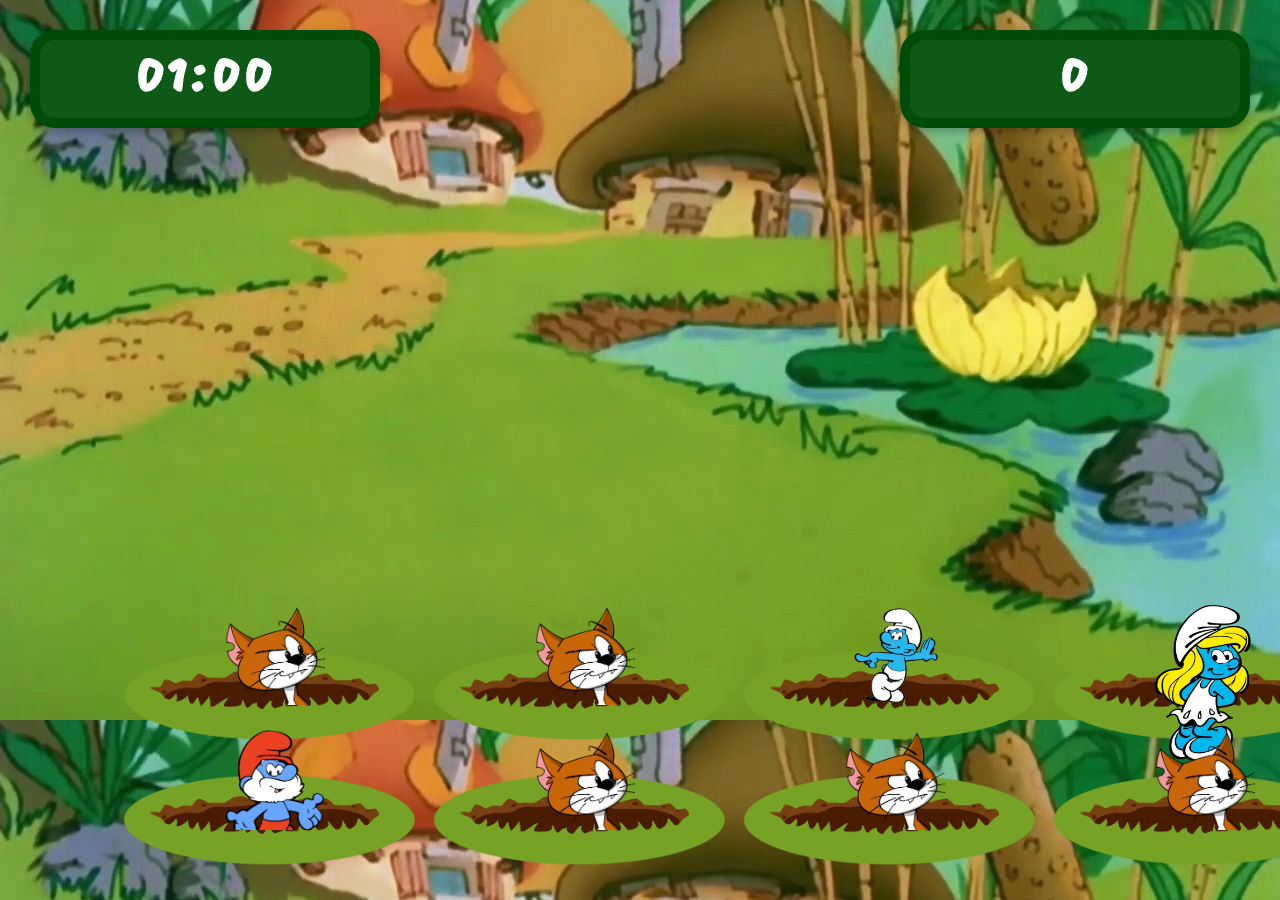
==== commit 0d259c56: "timer" ====
--- a/pages/game.html
+++ b/pages/game.html
@@ -1,159 +1,140 @@
 <!DOCTYPE html>
 <html lang="en">
-    <head>
-        <meta charset="UTF-8" />
-        <meta http-equiv="X-UA-Compatible" content="IE=edge" />
-        <meta name="viewport" content="width=device-width, initial-scale=1.0" />
+  <head>
+    <meta charset="UTF-8" />
+    <meta http-equiv="X-UA-Compatible" content="IE=edge" />
+    <meta name="viewport" content="width=device-width, initial-scale=1.0" />
 
-        <link rel="stylesheet" href="../resources/css/style.css" />
-        <link rel="stylesheet" href="../resources/css/grid.css" />
-        <link
-            rel="stylesheet"
-            href="../resources/css/css-images/smurf-village-wallpaper.css" />
-        <!-- Import Google Fonts -->
-        <link
-            rel="stylesheet"
-            href="https://fonts.googleapis.com/css?family=Mogra" />
+    <link rel="stylesheet" href="../resources/css/style.css" />
+    <link rel="stylesheet" href="../resources/css/grid.css" />
+    <link
+      rel="stylesheet"
+      href="../resources/css/css-images/smurf-village-wallpaper.css"
+    />
+    <!-- Import Google Fonts -->
+    <link
+      rel="stylesheet"
+      href="https://fonts.googleapis.com/css?family=Mogra"
+    />
 
-        <title>Whack-A-Smurf</title>
+    <title>Whack-A-Smurf</title>
+  </head>
+  <body class="smurf-village-wallpaper">
+    <header></header>
+    <main>
+      <div>
+        <p id="time" class="btn green-btn top-left"></p>
+        <p id="score" class="btn green-btn top-right">0</p>
+      </div>
+      <div id="holes" class="grid-container bottom-left">
+        <div class="grid-item">
+          <img
+            src="../resources/images/mole-hole.png"
+            alt="mole hole"
+            class="mole-hole"
+          />
+          <img
+            id="hole1"
+            src="../resources/images/azrael.png"
+            alt="mole hole character"
+            class="mole-hole-middle"
+          />
+        </div>
+        <div class="grid-item">
+          <img
+            src="../resources/images/mole-hole.png"
+            alt="mole hole"
+            class="mole-hole"
+          />
+          <img
+            id="hole1"
+            src="../resources/images/azrael.png"
+            alt="mole hole character"
+            class="mole-hole-middle"
+          />
+        </div>
+        <div class="grid-item">
+          <img
+            src="../resources/images/mole-hole.png"
+            alt="mole hole"
+            class="mole-hole"
+          />
+          <img
+            id="hole1"
+            src="../resources/images/smurf.png"
+            alt="mole hole character"
+            class="mole-hole-middle"
+          />
+        </div>
+        <div class="grid-item">
+          <img
+            src="../resources/images/mole-hole.png"
+            alt="mole hole"
+            class="mole-hole"
+          />
+          <img
+            id="hole1"
+            src="../resources/images/smurfette.png"
+            alt="mole hole character"
+            class="mole-hole-middle"
+          />
+        </div>
+        <div class="grid-item">
+          <img
+            src="../resources/images/mole-hole.png"
+            alt="mole hole"
+            class="mole-hole"
+          />
+          <img
+            id="hole1"
+            src="../resources/images/papa-smurf.png"
+            alt="mole hole character"
+            class="mole-hole-middle"
+          />
+        </div>
+        <div class="grid-item">
+          <img
+            src="../resources/images/mole-hole.png"
+            alt="mole hole"
+            class="mole-hole"
+          />
+          <img
+            id="hole1"
+            src="../resources/images/azrael.png"
+            alt="mole hole character"
+            class="mole-hole-middle"
+          />
+        </div>
+        <div class="grid-item">
+          <img
+            src="../resources/images/mole-hole.png"
+            alt="mole hole"
+            class="mole-hole"
+          />
+          <img
+            id="hole1"
+            src="../resources/images/azrael.png"
+            alt="mole hole character"
+            class="mole-hole-middle"
+          />
+        </div>
+        <div class="grid-item">
+          <img
+            src="../resources/images/mole-hole.png"
+            alt="mole hole"
+            class="mole-hole"
+          />
+          <img
+            id="hole1"
+            src="../resources/images/azrael.png"
+            alt="mole hole character"
+            class="mole-hole-middle"
+          />
+        </div>
+      </div>
+    </main>
+    <footer></footer>
 
-    </head>
-    <body class="smurf-village-wallpaper">
-        <header></header>
-        <main>
-            <div>
-                <p id="time" class="btn green-btn top-left">00:00</p>
-                <p id="score" class="btn green-btn top-right">0</p>
-            </div>
-            <div id="holes" class="grid-container bottom-left">
-                <div class="grid-item fit-content">
-                    <div class="hole">
-                        <button id="smurf1" class="btn smurf">
-                            <img src="../resources/images/smurf.png" alt="Your Image" style="width: 200px; height: 200px;">
-                        </button>
-                        <img
-                            src="../resources/images/mole-hole.png"
-                            alt="mole hole"
-                            class="mole-hole" />
-                        <img
-                            src="../resources/images/mole-hole-top.png"
-                            alt="mole hole top"
-                            class="mole-hole-top" />
-                    </div>
-                </div>
-                <div class="grid-item fit-content hole">
-                    <button id="smurf2" class="btn smurf">
-                        <img src="../resources/images/smurf.png" alt="Your Image" style="width: 200px; height: 200px;">
-                    </button>
-                    <img
-                        src="../resources/images/mole-hole.png"
-                        alt="mole hole"
-                        class="mole-hole" />
-                    <img
-                        src="../resources/images/mole-hole-top.png"
-                        alt="mole hole top"
-                        class="mole-hole-top" />
-                </div>
-                <div class="grid-item fit-content hole">
-                    <button id="smurf3" class="btn smurf">
-                        <img src="../resources/images/smurf.png" alt="Your Image" style="width: 200px; height: 200px;">
-                    </button>
-                    <img
-                        src="../resources/images/mole-hole.png"
-                        alt="mole hole"
-                        class="mole-hole" />
-                    <img
-                        src="../resources/images/mole-hole-top.png"
-                        alt="mole hole top"
-                        class="mole-hole-top" />
-                </div>
-                <div class="grid-item fit-content hole">
-                    <button id="smurf4" class="btn smurf">
-                        <img src="../resources/images/smurf.png" alt="Your Image" style="width: 200px; height: 200px;">
-                    </button>
-                    <img
-                        src="../resources/images/mole-hole.png"
-                        alt="mole hole"
-                        class="mole-hole" />
-                    <img
-                        src="../resources/images/mole-hole-top.png"
-                        alt="mole hole top"
-                        class="mole-hole-top" />
-                </div>
-                <div class="grid-item fit-content hole">
-                    <button id="smurf5" class="btn smurf">
-                        <img src="../resources/images/smurf.png" alt="Your Image" style="width: 200px; height: 200px;">
-                    </button>
-                    <img
-                        src="../resources/images/mole-hole.png"
-                        alt="mole hole"
-                        class="mole-hole" />
-                    <img
-                        src="../resources/images/mole-hole-top.png"
-                        alt="mole hole top"
-                        class="mole-hole-top" />
-                </div>
-                <div class="grid-item fit-content hole">
-                    <button id="smurf6" class="btn smurf">
-                        <img src="../resources/images/smurf.png" alt="Your Image" style="width: 200px; height: 200px;">
-                    </button>
-                    <img
-                        src="../resources/images/mole-hole.png"
-                        alt="mole hole"
-                        class="mole-hole" />
-                    <img
-                        src="../resources/images/mole-hole-top.png"
-                        alt="mole hole top"
-                        class="mole-hole-top" />
-                </div>
-            </div>
-        </main>
-        <footer></footer>
-
-        <script src="script.js"></script>
-        <style>
-            .smurf {
-                padding: 0;
-                cursor: pointer;
-                border: none;
-                background: transparent;
-                position: absolute;
-                width: fit-content;
-                height: fit-content;
-                z-index: 1;
-            }
-
-            /* Adjust the positioning for each Smurf button */
-            #smurf1 {
-                top: -100px;
-                left: 100px;
-            }
-
-            #smurf2 {
-                top: -100px;
-                left: 425px;
-            }
-
-            #smurf3 {
-                top: -100px;
-                left: 750px;
-            }
-
-            #smurf4 {
-                top: 45px;
-                left: 100px;
-            }
-
-            #smurf5 {
-                top: 45px;
-                left: 425px;
-            }
-
-            #smurf6 {
-                top: 45px;
-                left: 750px;
-            }
-
-        </style>
-    </body>
+    <script src="../resources/js/script.js"></script>
+  </body>
 </html>
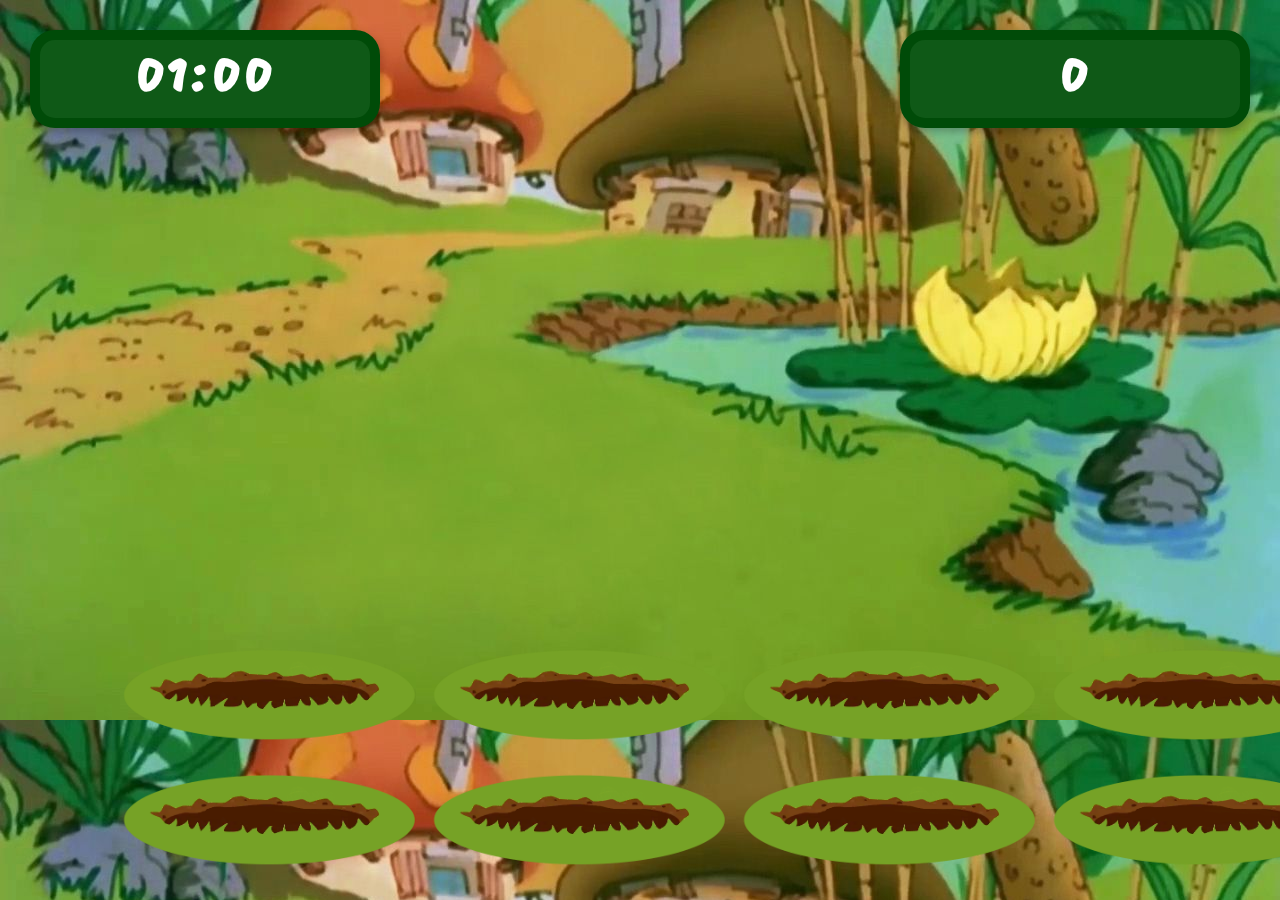
==== commit 101aeb05: "Complete Game Logic 🚀" ====
--- a/pages/game.html
+++ b/pages/game.html
@@ -21,6 +21,17 @@
   </head>
   <body class="smurf-village-wallpaper">
     <header></header>
+    <audio id="gameAudio" autoplay loop>
+      <source src="../resources/audio/game.mp3" type="audio/mpeg">
+    </audio>
+    
+    <audio id="smurfsAudio">
+        <source src="../resources/audio/smurf.mp3" type="audio/mpeg">
+    </audio>
+    
+    <audio id="azraelAudio">
+        <source src="../resources/audio/azrael.mp3" type="audio/mpeg">
+    </audio>
     <main>
       <div>
         <p id="time" class="btn green-btn top-left"></p>
@@ -34,8 +45,8 @@
             class="mole-hole"
           />
           <img
-            id="hole1"
             src="../resources/images/azrael.png"
+            data-type="azrael"
             alt="mole hole character"
             class="mole-hole-middle"
           />
@@ -47,8 +58,8 @@
             class="mole-hole"
           />
           <img
-            id="hole1"
             src="../resources/images/azrael.png"
+            data-type="azrael"
             alt="mole hole character"
             class="mole-hole-middle"
           />
@@ -60,8 +71,8 @@
             class="mole-hole"
           />
           <img
-            id="hole1"
             src="../resources/images/smurf.png"
+            data-type="smurf"
             alt="mole hole character"
             class="mole-hole-middle"
           />
@@ -73,8 +84,8 @@
             class="mole-hole"
           />
           <img
-            id="hole1"
             src="../resources/images/smurfette.png"
+            data-type="smurf"
             alt="mole hole character"
             class="mole-hole-middle"
           />
@@ -86,8 +97,8 @@
             class="mole-hole"
           />
           <img
-            id="hole1"
             src="../resources/images/papa-smurf.png"
+            data-type="smurf"
             alt="mole hole character"
             class="mole-hole-middle"
           />
@@ -99,8 +110,8 @@
             class="mole-hole"
           />
           <img
-            id="hole1"
             src="../resources/images/azrael.png"
+            data-type="azrael"
             alt="mole hole character"
             class="mole-hole-middle"
           />
@@ -112,8 +123,8 @@
             class="mole-hole"
           />
           <img
-            id="hole1"
             src="../resources/images/azrael.png"
+            data-type="azrael"
             alt="mole hole character"
             class="mole-hole-middle"
           />
@@ -125,8 +136,8 @@
             class="mole-hole"
           />
           <img
-            id="hole1"
             src="../resources/images/azrael.png"
+            data-type="azrael"
             alt="mole hole character"
             class="mole-hole-middle"
           />
@@ -134,7 +145,16 @@
       </div>
     </main>
     <footer></footer>
+  <script src="../resources/js/script.js"></script>
 
-    <script src="../resources/js/script.js"></script>
+  <script>
+    // Adjust the background game audio volume
+    document.getElementById("gameAudio").volume = 0.3; // Adjust as necessary.
+
+    // Adjust the smurfs and azrael click sounds
+    document.getElementById("smurfsAudio").volume = 1.0; // This is already the maximum but you can adjust if needed.
+    document.getElementById("azraelAudio").volume = 1.0; // Similarly, adjust if needed.
+  </script>
+
   </body>
 </html>
--- a/resources/css/style.css
+++ b/resources/css/style.css
@@ -69,6 +69,7 @@
   position: absolute;
   top: -30%;
   left: 35%;
+  visibility: hidden;  /* Ensure characters start as hidden */
 }
 
 .mole-hole-top {
